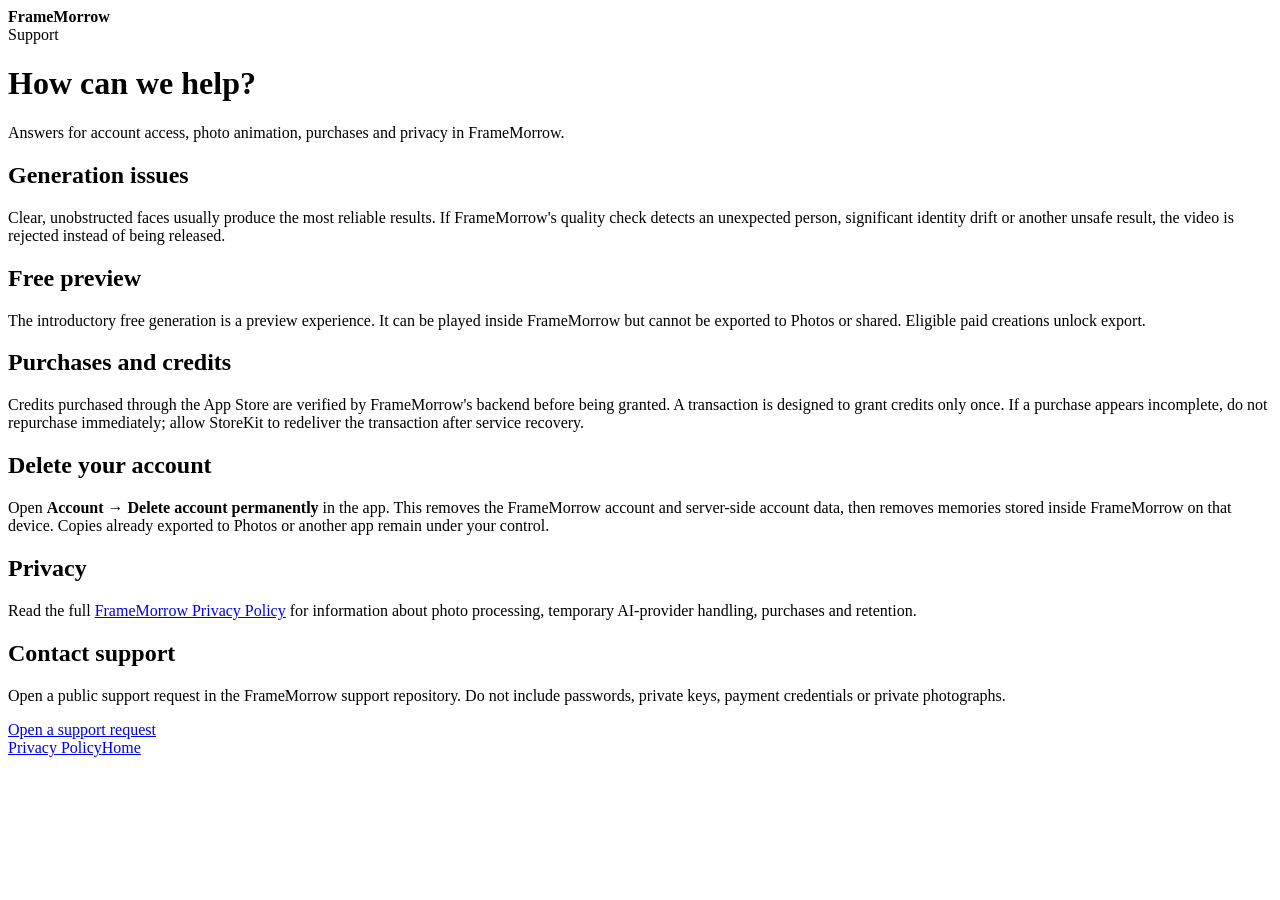
==== support.html @ c4bd72f1 "Add FrameMorrow support page" ====
<!doctype html><html lang="en"><head><meta charset="utf-8"><meta name="viewport" content="width=device-width,initial-scale=1"><title>FrameMorrow Support</title><meta name="description" content="FrameMorrow support"><link rel="stylesheet" href="style.css"></head><body><main class="wrap">
<div class="brand"><div class="mark"></div><strong>FrameMorrow</strong></div><div class="eyebrow">Support</div><h1>How can we help?</h1><p class="lead">Answers for account access, photo animation, purchases and privacy in FrameMorrow.</p>
<div class="card"><h2>Generation issues</h2><p>Clear, unobstructed faces usually produce the most reliable results. If FrameMorrow's quality check detects an unexpected person, significant identity drift or another unsafe result, the video is rejected instead of being released.</p></div>
<h2>Free preview</h2><p>The introductory free generation is a preview experience. It can be played inside FrameMorrow but cannot be exported to Photos or shared. Eligible paid creations unlock export.</p>
<h2>Purchases and credits</h2><p>Credits purchased through the App Store are verified by FrameMorrow's backend before being granted. A transaction is designed to grant credits only once. If a purchase appears incomplete, do not repurchase immediately; allow StoreKit to redeliver the transaction after service recovery.</p>
<h2>Delete your account</h2><p>Open <strong>Account → Delete account permanently</strong> in the app. This removes the FrameMorrow account and server-side account data, then removes memories stored inside FrameMorrow on that device. Copies already exported to Photos or another app remain under your control.</p>
<h2>Privacy</h2><p>Read the full <a href="privacy.html">FrameMorrow Privacy Policy</a> for information about photo processing, temporary AI-provider handling, purchases and retention.</p>
<div class="card"><h2>Contact support</h2><p>Open a public support request in the FrameMorrow support repository. Do not include passwords, private keys, payment credentials or private photographs.</p><a class="button" href="https://github.com/Kobsen2202/framemorrow-site/issues/new">Open a support request</a></div>
<nav class="nav"><a href="privacy.html">Privacy Policy</a><a href="index.html">Home</a></nav>
</main></body></html>
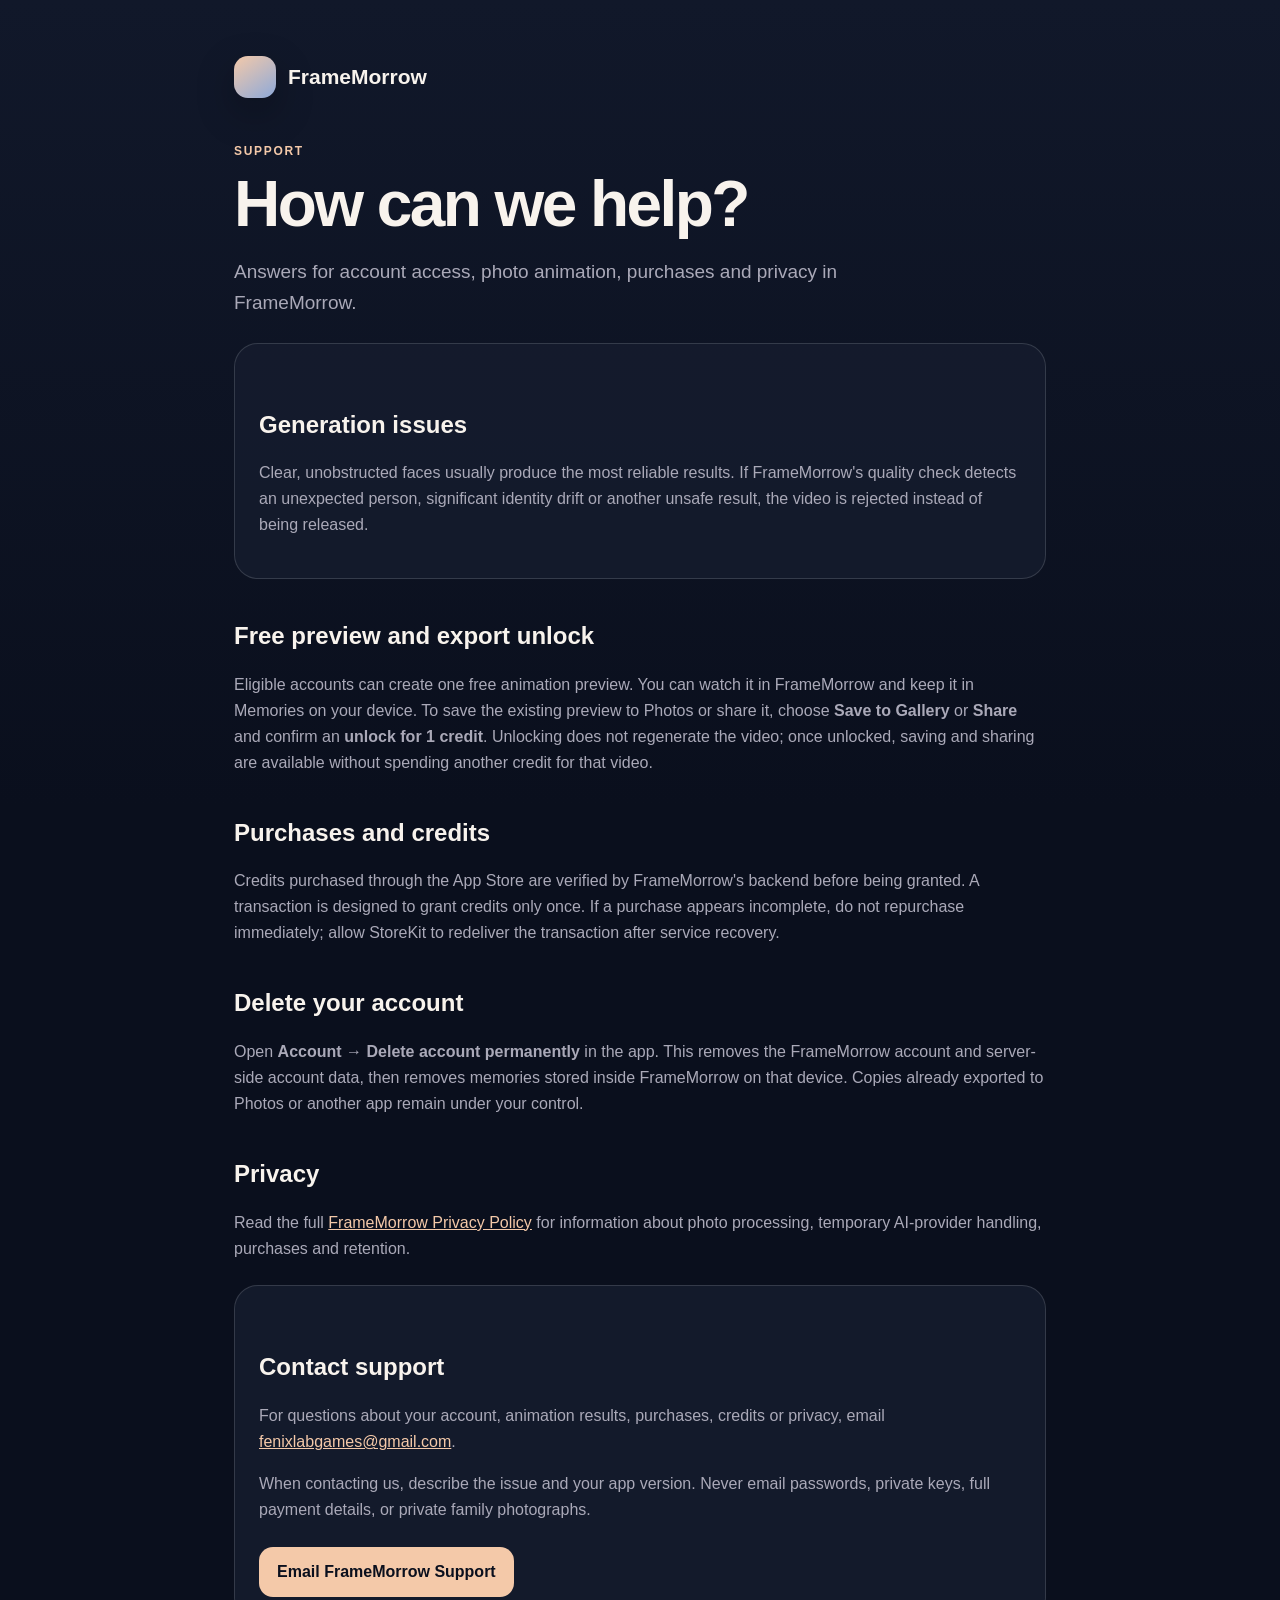
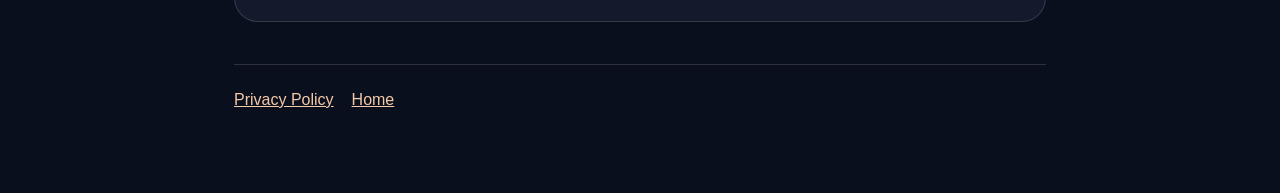
==== commit 82a25d37: "docs: publish Fenixlab support contact and current free-preview terms" ====
--- a/support.html
+++ b/support.html
@@ -1,10 +1,10 @@
 <!doctype html><html lang="en"><head><meta charset="utf-8"><meta name="viewport" content="width=device-width,initial-scale=1"><title>FrameMorrow Support</title><meta name="description" content="FrameMorrow support"><link rel="stylesheet" href="style.css"></head><body><main class="wrap">
 <div class="brand"><div class="mark"></div><strong>FrameMorrow</strong></div><div class="eyebrow">Support</div><h1>How can we help?</h1><p class="lead">Answers for account access, photo animation, purchases and privacy in FrameMorrow.</p>
 <div class="card"><h2>Generation issues</h2><p>Clear, unobstructed faces usually produce the most reliable results. If FrameMorrow's quality check detects an unexpected person, significant identity drift or another unsafe result, the video is rejected instead of being released.</p></div>
-<h2>Free preview</h2><p>The introductory free generation is a preview experience. It can be played inside FrameMorrow but cannot be exported to Photos or shared. Eligible paid creations unlock export.</p>
+<h2>Free preview and export unlock</h2><p>Eligible accounts can create one free animation preview. You can watch it in FrameMorrow and keep it in Memories on your device. To save the existing preview to Photos or share it, choose <strong>Save to Gallery</strong> or <strong>Share</strong> and confirm an <strong>unlock for 1 credit</strong>. Unlocking does not regenerate the video; once unlocked, saving and sharing are available without spending another credit for that video.</p>
 <h2>Purchases and credits</h2><p>Credits purchased through the App Store are verified by FrameMorrow's backend before being granted. A transaction is designed to grant credits only once. If a purchase appears incomplete, do not repurchase immediately; allow StoreKit to redeliver the transaction after service recovery.</p>
 <h2>Delete your account</h2><p>Open <strong>Account → Delete account permanently</strong> in the app. This removes the FrameMorrow account and server-side account data, then removes memories stored inside FrameMorrow on that device. Copies already exported to Photos or another app remain under your control.</p>
 <h2>Privacy</h2><p>Read the full <a href="privacy.html">FrameMorrow Privacy Policy</a> for information about photo processing, temporary AI-provider handling, purchases and retention.</p>
-<div class="card"><h2>Contact support</h2><p>Open a public support request in the FrameMorrow support repository. Do not include passwords, private keys, payment credentials or private photographs.</p><a class="button" href="https://github.com/Kobsen2202/framemorrow-site/issues/new">Open a support request</a></div>
+<div class="card"><h2>Contact support</h2><p>For questions about your account, animation results, purchases, credits or privacy, email <a href="mailto:fenixlabgames@gmail.com">fenixlabgames@gmail.com</a>.</p><p>When contacting us, describe the issue and your app version. Never email passwords, private keys, full payment details, or private family photographs.</p><a class="button" href="mailto:fenixlabgames@gmail.com?subject=FrameMorrow%20Support">Email FrameMorrow Support</a></div>
 <nav class="nav"><a href="privacy.html">Privacy Policy</a><a href="index.html">Home</a></nav>
 </main></body></html>
--- a/style.css
+++ b/style.css
@@ -0,0 +1,5 @@
+:root{color-scheme:dark;--bg:#0a0f1d;--card:#151c2e;--text:#f8f3ed;--muted:#aaa9b8;--accent:#f4c9a9;--stroke:rgba(255,255,255,.14)}
+*{box-sizing:border-box}body{margin:0;background:linear-gradient(180deg,#11182a 0,#0a0f1d 45%);color:var(--text);font-family:-apple-system,BlinkMacSystemFont,"Segoe UI",sans-serif;line-height:1.62}
+.wrap{max-width:860px;margin:0 auto;padding:56px 24px 80px}.brand{display:flex;align-items:center;gap:12px;margin-bottom:44px}.mark{width:42px;height:42px;border-radius:14px;background:linear-gradient(145deg,#f4c9a9,#8da9d9);box-shadow:0 14px 38px rgba(0,0,0,.28)}.brand strong{font-size:21px}.eyebrow{color:var(--accent);font-size:12px;font-weight:800;letter-spacing:.14em;text-transform:uppercase}
+h1{font-size:clamp(38px,7vw,64px);line-height:1.04;margin:10px 0 18px;letter-spacing:-.04em}h2{font-size:24px;margin:38px 0 12px}p,li{color:var(--muted)}a{color:var(--accent)}.lead{font-size:19px;max-width:720px}.card{background:rgba(21,28,46,.86);border:1px solid var(--stroke);border-radius:24px;padding:24px;margin:24px 0}.meta{font-size:13px;color:var(--muted);margin-top:10px}.nav{display:flex;gap:18px;flex-wrap:wrap;margin-top:42px;padding-top:22px;border-top:1px solid var(--stroke)}.button{display:inline-block;background:var(--accent);color:#0a0f1d;text-decoration:none;font-weight:800;padding:12px 18px;border-radius:14px;margin-top:8px}
+@media(max-width:600px){.wrap{padding:34px 18px 54px}.card{padding:19px}h1{font-size:42px}}
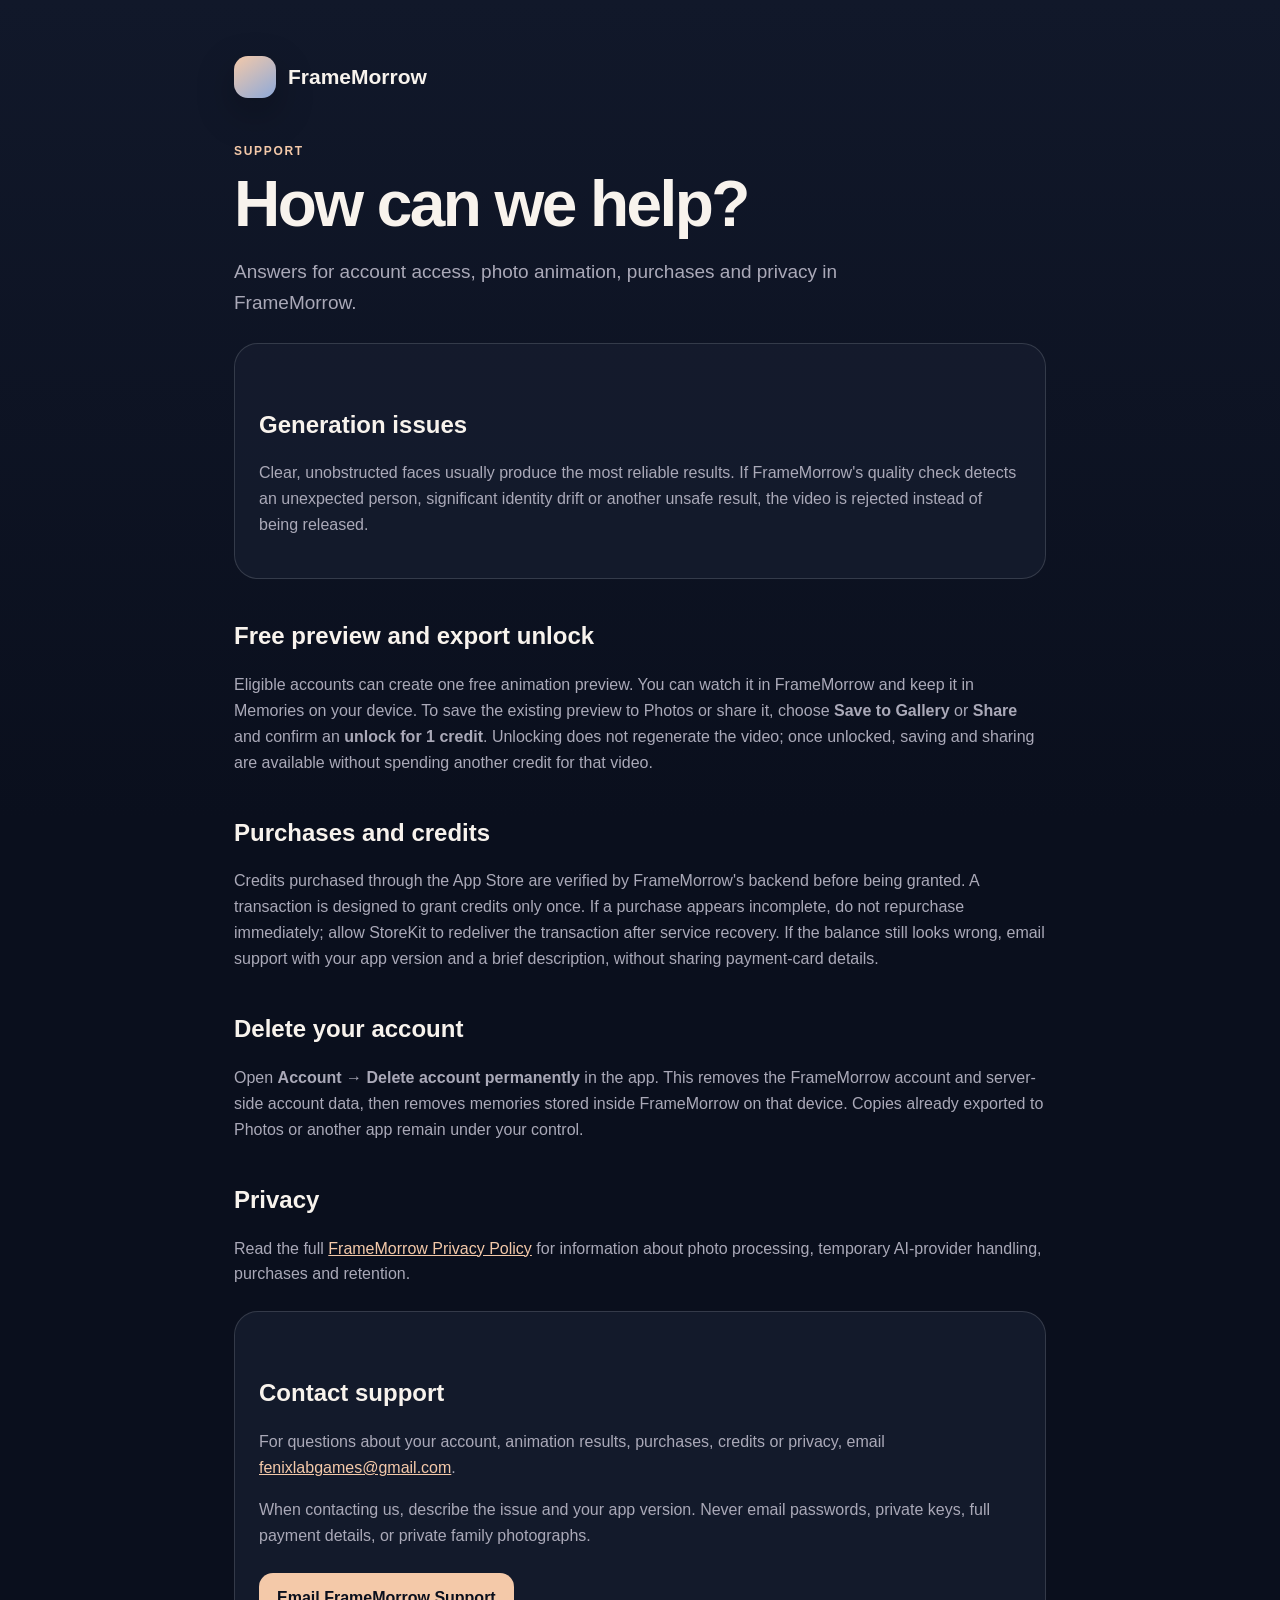
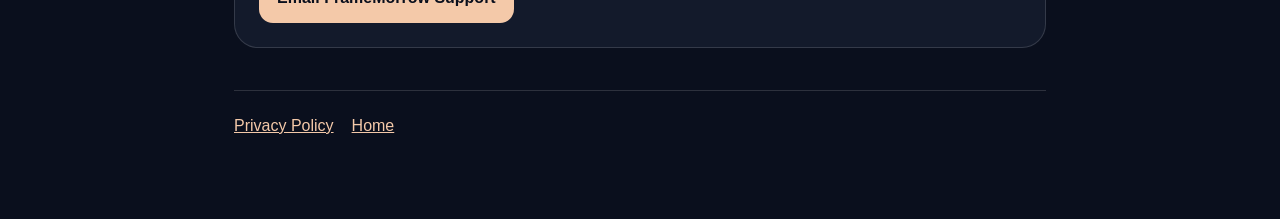
==== commit 7960f6d1: "docs: clarify private support for purchase issues and trigger branch Pages publish" ====
--- a/support.html
+++ b/support.html
@@ -2,7 +2,7 @@
 <div class="brand"><div class="mark"></div><strong>FrameMorrow</strong></div><div class="eyebrow">Support</div><h1>How can we help?</h1><p class="lead">Answers for account access, photo animation, purchases and privacy in FrameMorrow.</p>
 <div class="card"><h2>Generation issues</h2><p>Clear, unobstructed faces usually produce the most reliable results. If FrameMorrow's quality check detects an unexpected person, significant identity drift or another unsafe result, the video is rejected instead of being released.</p></div>
 <h2>Free preview and export unlock</h2><p>Eligible accounts can create one free animation preview. You can watch it in FrameMorrow and keep it in Memories on your device. To save the existing preview to Photos or share it, choose <strong>Save to Gallery</strong> or <strong>Share</strong> and confirm an <strong>unlock for 1 credit</strong>. Unlocking does not regenerate the video; once unlocked, saving and sharing are available without spending another credit for that video.</p>
-<h2>Purchases and credits</h2><p>Credits purchased through the App Store are verified by FrameMorrow's backend before being granted. A transaction is designed to grant credits only once. If a purchase appears incomplete, do not repurchase immediately; allow StoreKit to redeliver the transaction after service recovery.</p>
+<h2>Purchases and credits</h2><p>Credits purchased through the App Store are verified by FrameMorrow's backend before being granted. A transaction is designed to grant credits only once. If a purchase appears incomplete, do not repurchase immediately; allow StoreKit to redeliver the transaction after service recovery. If the balance still looks wrong, email support with your app version and a brief description, without sharing payment-card details.</p>
 <h2>Delete your account</h2><p>Open <strong>Account → Delete account permanently</strong> in the app. This removes the FrameMorrow account and server-side account data, then removes memories stored inside FrameMorrow on that device. Copies already exported to Photos or another app remain under your control.</p>
 <h2>Privacy</h2><p>Read the full <a href="privacy.html">FrameMorrow Privacy Policy</a> for information about photo processing, temporary AI-provider handling, purchases and retention.</p>
 <div class="card"><h2>Contact support</h2><p>For questions about your account, animation results, purchases, credits or privacy, email <a href="mailto:fenixlabgames@gmail.com">fenixlabgames@gmail.com</a>.</p><p>When contacting us, describe the issue and your app version. Never email passwords, private keys, full payment details, or private family photographs.</p><a class="button" href="mailto:fenixlabgames@gmail.com?subject=FrameMorrow%20Support">Email FrameMorrow Support</a></div>
